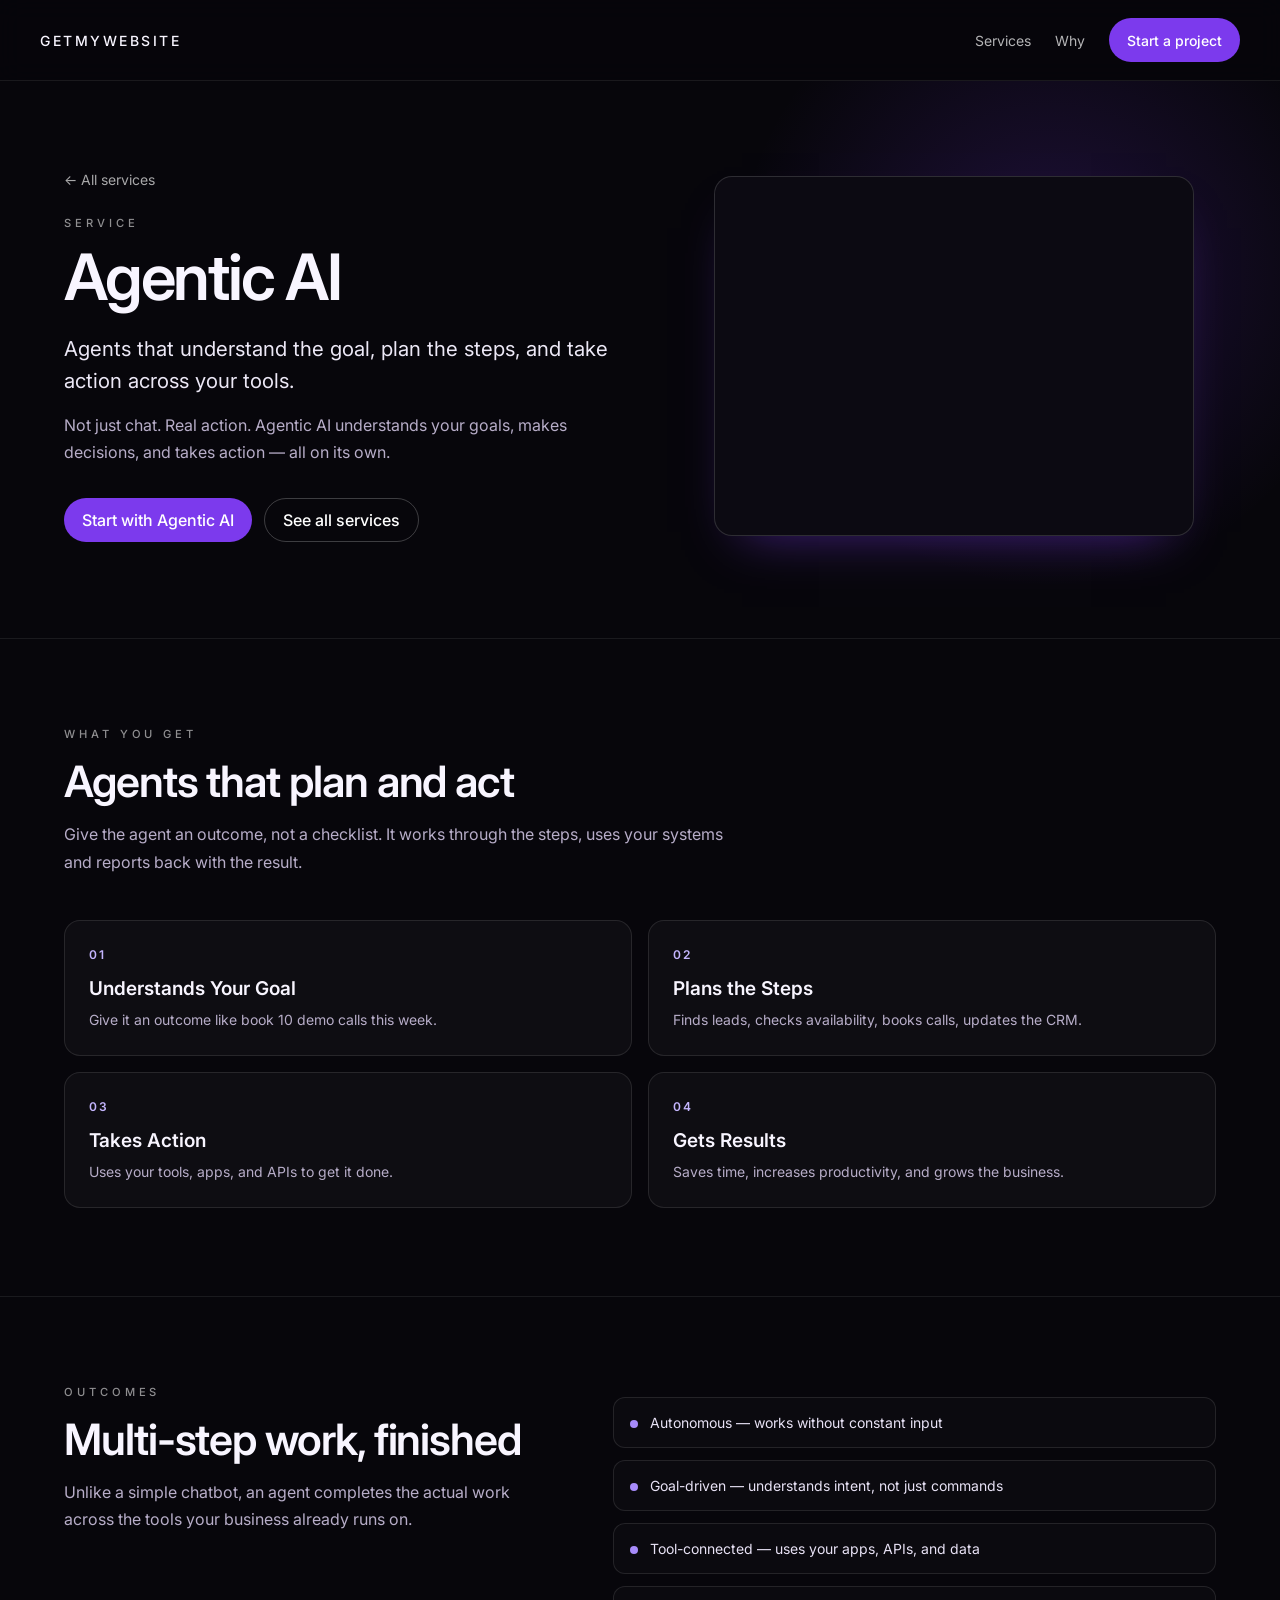
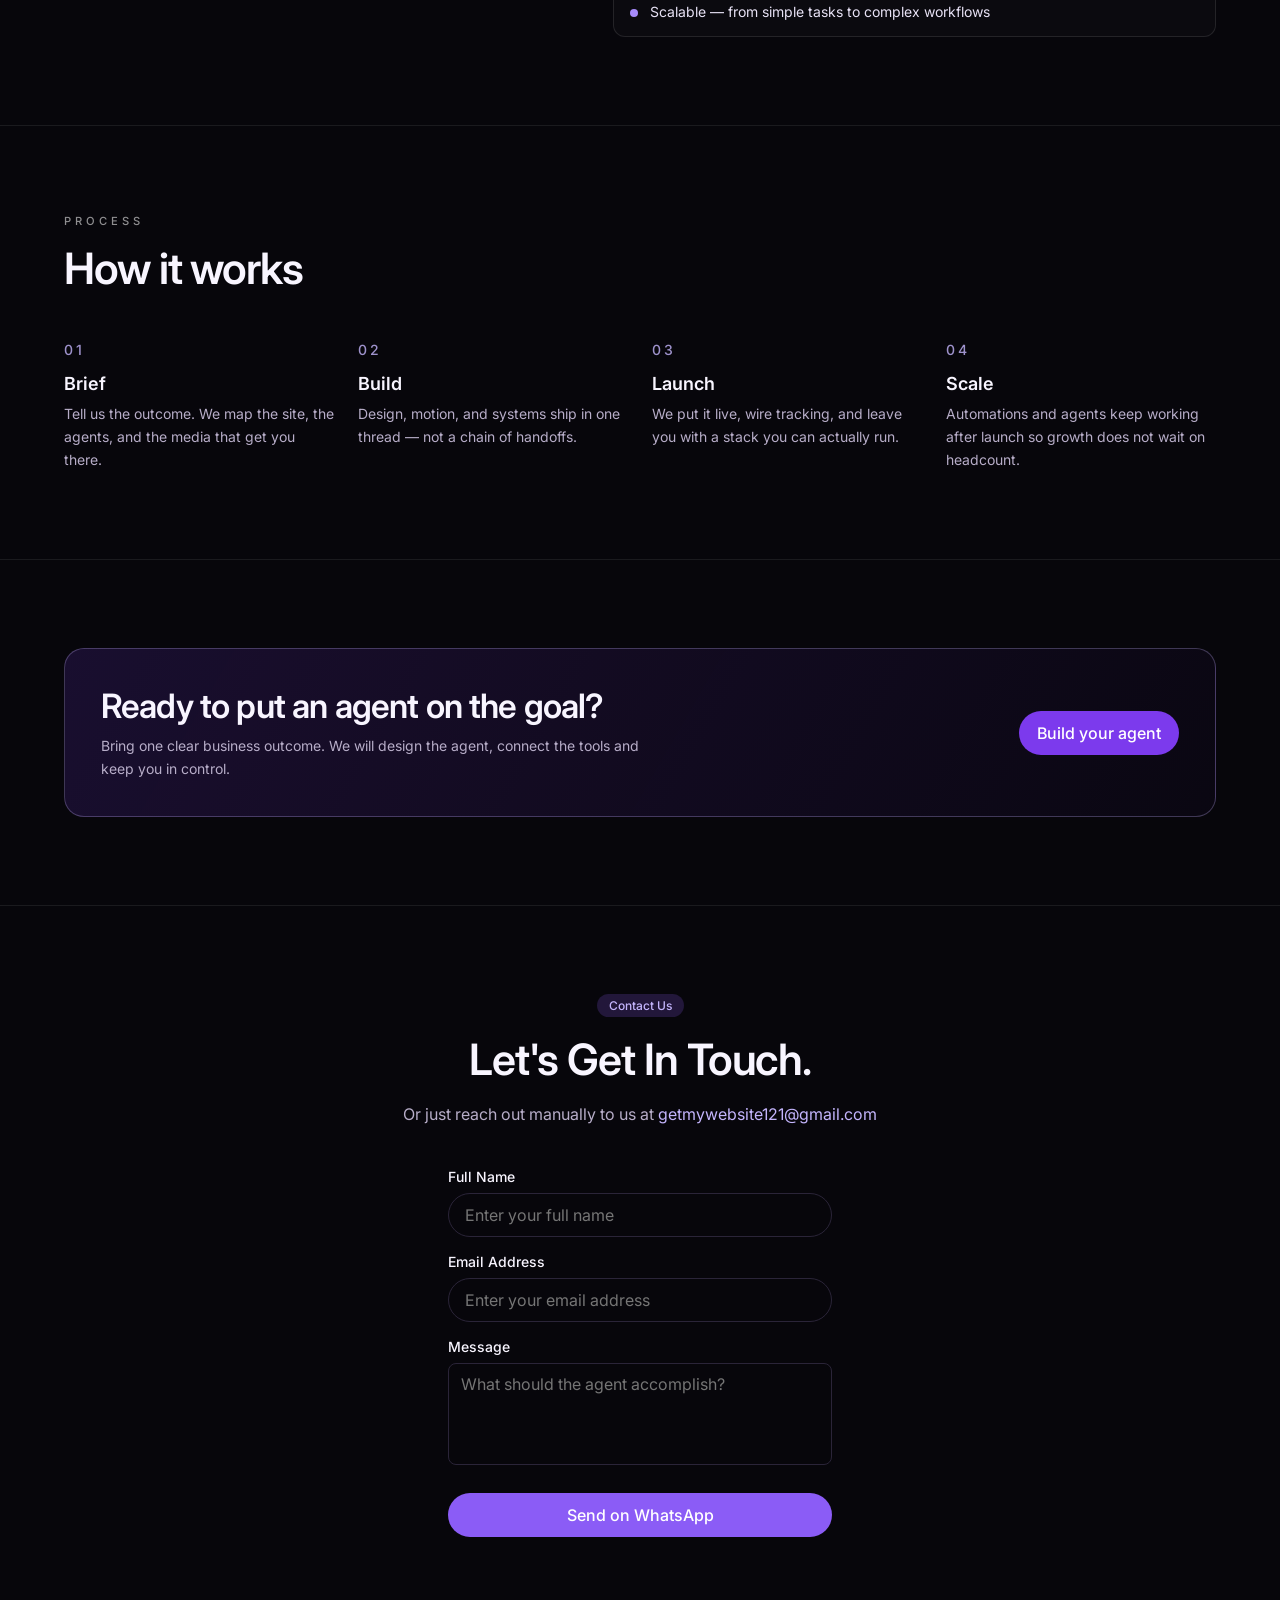
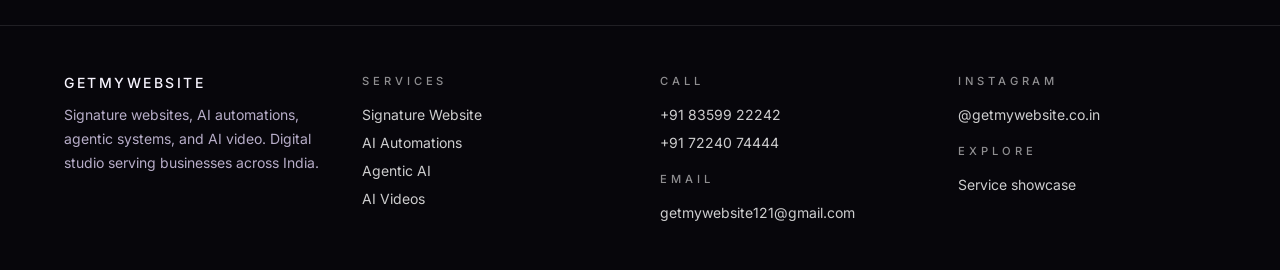
==== agentic-ai/index.html @ c986a6cf "feat: add GetMyWebsite homepage and service pages Ship a static homepage with folder-based service p" ====
<!DOCTYPE html>
<html lang="en">
<head>
<meta charset="UTF-8"/>
<meta name="viewport" content="width=device-width, initial-scale=1.0"/>
<title>Agentic AI Systems for Business | GetMyWebsite</title>
<meta name="description" content="Agentic AI built by GetMyWebsite: agents that understand a goal, plan the steps and take action across your tools, apps, APIs and data."/>
<link rel="canonical" href="https://getmywebsite.co.in/agentic-ai"/>
<meta name="robots" content="index,follow,max-image-preview:large"/>
<meta name="theme-color" content="#07060b"/>
<meta property="og:type" content="website"/>
<meta property="og:site_name" content="GetMyWebsite"/>
<meta property="og:title" content="Agentic AI Systems for Business | GetMyWebsite"/>
<meta property="og:description" content="Agents that understand the goal, plan the steps, and take action across your tools."/>
<meta property="og:url" content="https://getmywebsite.co.in/agentic-ai"/>
<meta name="twitter:card" content="summary_large_image"/>
<link rel="icon" href="../icon.svg" type="image/svg+xml"/>
<link rel="preconnect" href="https://fonts.googleapis.com"/>
<link rel="preconnect" href="https://fonts.gstatic.com" crossorigin/>
<link href="https://fonts.googleapis.com/css2?family=Inter:wght@300;400;500;600;700;800;900&display=swap" rel="stylesheet"/>
<link rel="stylesheet" href="../assets/service.css"/>
</head>
<body>
<header class="site-header">
  <a class="brand" href="../index.html" aria-label="GetMyWebsite home">GetMyWebsite</a>
  <nav>
    <a href="../index.html#works">Services</a>
    
    <a href="../index.html#why">Why</a>
    <a class="btn" href="#contact">Start a project</a>
  </nav>
</header>

<main>
  <section class="service-hero">
    <div class="wrap hero-grid">
      <div class="hero-copy">
        <a class="back-link" href="../index.html#works">&larr; All services</a>
        <p class="kicker">Service</p>
        <h1>Agentic AI</h1>
        <p class="lead">Agents that understand the goal, plan the steps, and take action across your tools.</p>
        <p class="muted">Not just chat. Real action. Agentic AI understands your goals, makes decisions, and takes action — all on its own.</p>
        <div class="actions">
          <a class="btn" href="#contact">Start with Agentic AI</a>
          <a class="btn btn-ghost" href="../index.html#works">See all services</a>
        </div>
      </div>
      <figure class="hero-figure">
        <video autoplay muted loop playsinline disablepictureinpicture preload="auto" aria-label="Agentic AI preview video">
          <source src="https://jytgogooniceczmukjyy.supabase.co/storage/v1/object/public/Caccc/Agentic_AI.mp4" type="video/mp4"/>
        </video>
      </figure>
    </div>
  </section>

  <section class="pad" aria-labelledby="included-title">
    <div class="wrap">
      <p class="kicker">What you get</p>
      <h2 id="included-title">Agents that plan and act</h2>
      <p class="muted section-lead">Give the agent an outcome, not a checklist. It works through the steps, uses your systems and reports back with the result.</p>
      <ul class="feature-grid"><li class="feature-card"><p class="n">01</p><h3>Understands Your Goal</h3><p>Give it an outcome like book 10 demo calls this week.</p></li><li class="feature-card"><p class="n">02</p><h3>Plans the Steps</h3><p>Finds leads, checks availability, books calls, updates the CRM.</p></li><li class="feature-card"><p class="n">03</p><h3>Takes Action</h3><p>Uses your tools, apps, and APIs to get it done.</p></li><li class="feature-card"><p class="n">04</p><h3>Gets Results</h3><p>Saves time, increases productivity, and grows the business.</p></li></ul>
    </div>
  </section>

  <section class="pad" aria-labelledby="outcomes-title">
    <div class="wrap split">
      <div>
        <p class="kicker">Outcomes</p>
        <h2 id="outcomes-title">Multi-step work, finished</h2>
        <p class="muted section-lead">Unlike a simple chatbot, an agent completes the actual work across the tools your business already runs on.</p>
      </div>
      <ul class="highlights"><li>Autonomous — works without constant input</li><li>Goal-driven — understands intent, not just commands</li><li>Tool-connected — uses your apps, APIs, and data</li><li>Scalable — from simple tasks to complex workflows</li></ul>
    </div>
  </section>

  <section class="pad">
    <div class="wrap">
      <p class="kicker">Process</p>
      <h2>How it works</h2>
      <ol class="process">
        <li><p class="n">01</p><h3>Brief</h3><p>Tell us the outcome. We map the site, the agents, and the media that get you there.</p></li>
        <li><p class="n">02</p><h3>Build</h3><p>Design, motion, and systems ship in one thread — not a chain of handoffs.</p></li>
        <li><p class="n">03</p><h3>Launch</h3><p>We put it live, wire tracking, and leave you with a stack you can actually run.</p></li>
        <li><p class="n">04</p><h3>Scale</h3><p>Automations and agents keep working after launch so growth does not wait on headcount.</p></li>
      </ol>
    </div>
  </section>

  <section class="pad">
    <div class="wrap">
      <div class="cta-panel">
        <div>
          <h2>Ready to put an agent on the goal?</h2>
          <p>Bring one clear business outcome. We will design the agent, connect the tools and keep you in control.</p>
        </div>
        <a class="btn" href="#contact">Build your agent</a>
      </div>
    </div>
  </section>

  <section class="pad" id="contact">
    <p class="pill">Contact Us</p>
    <h2>Let's Get In Touch.</h2>
    <p class="muted">Or just reach out manually to us at <a href="mailto:getmywebsite121@gmail.com">getmywebsite121@gmail.com</a></p>
    <form id="wa-form" data-service="Agentic AI">
      <label for="name">Full Name</label>
      <input class="field" id="name" name="name" type="text" autocomplete="name" placeholder="Enter your full name" required/>
      <label for="email">Email Address</label>
      <input class="field" id="email" name="email" type="email" autocomplete="email" placeholder="Enter your email address" required/>
      <label for="message">Message</label>
      <textarea id="message" name="message" rows="4" placeholder="What should the agent accomplish?" required></textarea>
      <button class="btn" type="submit">Send on WhatsApp</button>
    </form>
  </section>
</main>

<footer>
  <div class="foot">
    <div>
      <p class="brand">GetMyWebsite</p>
      <p class="muted" style="margin-top:12px;max-width:16rem">Signature websites, AI automations, agentic systems, and AI video. Digital studio serving businesses across India.</p>
    </div>
    <div>
      <p class="kicker">Services</p>
      <ul>
        <li><a href="../signature-website/">Signature Website</a></li>
        <li><a href="../ai-automations/">AI Automations</a></li>
        <li><a href="../agentic-ai/">Agentic AI</a></li>
        <li><a href="../ai-videos/">AI Videos</a></li>
      </ul>
    </div>
    <div>
      <p class="kicker">Call</p>
      <ul>
        <li><a href="tel:+918359922242">+91 83599 22242</a></li>
        <li><a href="tel:+917224074444">+91 72240 74444</a></li>
      </ul>
      <p class="kicker" style="margin-top:20px">Email</p>
      <ul>
        <li><a href="mailto:getmywebsite121@gmail.com">getmywebsite121@gmail.com</a></li>
      </ul>
    </div>
    <div>
      <p class="kicker">Instagram</p>
      <ul>
        <li><a href="https://www.instagram.com/getmywebsite.co.in" target="_blank" rel="noreferrer">@getmywebsite.co.in</a></li>
      </ul>
      <p class="kicker" style="margin-top:20px">Explore</p>
      <ul>
        <li><a href="../index.html#works">Service showcase</a></li>
      </ul>
    </div>
  </div>
</footer>
<script src="../assets/service.js"></script>
</body>
</html>
---- assets/service.css ----
:root{
  --bg:#07060b;--fg:#f8f5ff;--muted:#b7adc8;--primary:#7c3aed;--border:#2a2438;
}
*{box-sizing:border-box;margin:0;padding:0}
html{scroll-behavior:smooth}
body{
  min-height:100dvh;background:var(--bg);color:var(--fg);
  font-family:Inter,ui-sans-serif,system-ui,sans-serif;-webkit-font-smoothing:antialiased
}
a{color:inherit;text-decoration:none}
button,input,textarea{font:inherit;color:inherit}
img,video{max-width:100%;display:block}
ul,ol{list-style:none}
.site-header{
  position:sticky;top:0;z-index:50;
  display:flex;align-items:center;justify-content:space-between;gap:24px;
  padding:18px 40px;background:rgba(7,6,11,.84);
  border-bottom:1px solid rgba(255,255,255,.08);
  backdrop-filter:blur(12px)
}
.brand{font-size:14px;font-weight:500;letter-spacing:.18em;text-transform:uppercase}
nav{display:flex;align-items:center;gap:24px;font-size:14px;color:rgba(255,255,255,.7)}
nav a:hover{color:#fff}
.btn{
  display:inline-flex;align-items:center;justify-content:center;gap:6px;
  min-height:44px;border:0;border-radius:999px;padding:8px 18px;
  font-weight:500;cursor:pointer;background:var(--primary);color:#fff;
  transition:opacity .2s,transform .2s,border-color .2s,background .2s
}
.btn:hover{opacity:.9}
.btn-ghost{background:transparent;border:1px solid rgba(255,255,255,.22)}
.btn-ghost:hover{background:rgba(255,255,255,.06)}
.wrap{max-width:72rem;margin:0 auto;position:relative;z-index:1}
.kicker{font-size:.7rem;font-weight:500;letter-spacing:.35em;text-transform:uppercase;color:rgba(255,255,255,.55)}
.muted{color:var(--muted);line-height:1.7}
.service-hero{padding:88px 40px 96px;position:relative;overflow:hidden}
.service-hero::before{
  content:"";position:absolute;inset:-30% -10% auto auto;width:56vw;height:56vw;
  background:radial-gradient(circle,rgba(124,58,237,.2),transparent 62%);
  pointer-events:none
}
.hero-grid{display:grid;grid-template-columns:1.05fr .95fr;gap:48px;align-items:center}
.back-link{display:inline-block;margin-bottom:28px;font-size:14px;color:rgba(255,255,255,.65)}
.back-link:hover{color:#fff}
h1{margin-top:14px;font-size:clamp(2.4rem,5.6vw,4rem);line-height:1.04;font-weight:600;letter-spacing:-.035em}
.lead{margin-top:22px;max-width:38rem;font-size:clamp(1.05rem,1.6vw,1.3rem);line-height:1.6;color:#ece8f6}
.hero-copy .muted{margin-top:14px;max-width:38rem}
.actions{display:flex;flex-wrap:wrap;gap:12px;margin-top:32px}
.hero-figure{
  max-width:480px;width:100%;margin:0 auto;position:relative;z-index:1
}
.hero-figure video{
  width:100%;aspect-ratio:4/3;object-fit:cover;display:block;
  border-radius:18px;border:1px solid rgba(255,255,255,.14);
  background:#0c0a12;box-shadow:0 24px 50px -28px rgba(124,58,237,.55);
  pointer-events:none
}
.pad{padding:88px 40px;border-top:1px solid rgba(255,255,255,.08)}
h2{margin-top:14px;font-size:clamp(1.8rem,3.6vw,2.7rem);font-weight:600;letter-spacing:-.025em}
.section-lead{margin-top:14px;max-width:42rem}
.feature-grid{display:grid;gap:16px;margin-top:44px;grid-template-columns:repeat(2,1fr)}
.feature-card{
  border:1px solid rgba(255,255,255,.1);border-radius:16px;padding:24px;
  background:rgba(255,255,255,.03)
}
.feature-card .n{font-size:12px;font-weight:600;letter-spacing:.2em;color:#c4b5fd}
.feature-card h3{margin:12px 0 8px;font-size:19px;font-weight:600}
.feature-card p{font-size:14px;color:var(--muted);line-height:1.65}
.split{display:grid;grid-template-columns:.9fr 1.1fr;gap:56px;align-items:start}
.highlights{display:grid;gap:12px;margin-top:12px}
.highlights li{
  display:flex;gap:12px;align-items:flex-start;border:1px solid rgba(255,255,255,.1);
  border-radius:12px;padding:16px;font-size:14px;color:#e8e2f5;background:rgba(255,255,255,.02)
}
.highlights li::before{content:"";flex:0 0 auto;width:8px;height:8px;margin-top:6px;border-radius:50%;background:#a78bfa}
.process{display:grid;gap:24px;margin-top:44px;grid-template-columns:repeat(4,1fr)}
.process .n{font-size:14px;font-weight:500;letter-spacing:.2em;color:rgba(196,181,253,.8)}
.process h3{margin:12px 0 8px;font-size:18px;font-weight:600}
.process p{font-size:14px;line-height:1.65;color:var(--muted)}
.cta-panel{
  display:flex;align-items:center;justify-content:space-between;gap:32px;
  border:1px solid rgba(196,181,253,.28);border-radius:20px;padding:36px;
  background:linear-gradient(120deg,rgba(124,58,237,.16),rgba(124,58,237,.03))
}
.cta-panel h2{margin:0;font-size:clamp(1.5rem,3vw,2.1rem)}
.cta-panel p{margin-top:8px;max-width:34rem;font-size:14px;color:var(--muted);line-height:1.65}
#contact{text-align:center}
.pill{display:inline-block;border-radius:999px;background:rgba(139,92,246,.2);padding:4px 12px;font-size:12px;font-weight:500;color:#c4b5fd}
#contact h2{margin-top:16px}
#contact .muted{margin:16px auto 40px;max-width:32rem}
#contact .muted a{color:#c4b5fd}
form{max-width:24rem;margin:0 auto;text-align:left}
label{display:block;font-size:14px;font-weight:500}
.field,textarea{
  width:100%;margin:8px 0 16px;border:1px solid var(--border);background:transparent;color:var(--fg);outline:none
}
.field{height:44px;border-radius:999px;padding:0 16px}
textarea{border-radius:8px;padding:10px 12px;resize:none}
.field:focus,textarea:focus{box-shadow:0 0 0 2px #a78bfa}
form .btn{width:100%;margin-top:8px;background:#8b5cf6}
footer{border-top:1px solid rgba(255,255,255,.1);padding:48px 40px;background:#07060b}
.foot{display:grid;gap:40px;grid-template-columns:repeat(4,1fr);max-width:72rem;margin:0 auto}
footer ul{margin-top:16px}
footer li{margin-top:8px}
footer a{color:rgba(255,255,255,.8);font-size:14px}
footer a:hover{color:#fff}
footer .muted{font-size:14px}
@media(max-width:900px){
  .hero-grid,.split{grid-template-columns:1fr;gap:36px}
  .feature-grid{grid-template-columns:1fr}
  .process{grid-template-columns:repeat(2,1fr)}
  .foot{grid-template-columns:1fr 1fr}
  .site-header,.service-hero,.pad,footer{padding-left:24px;padding-right:24px}
  nav a:not(.btn){display:none}
  .cta-panel{flex-direction:column;align-items:flex-start}
  .hero-figure{max-width:400px}
}
@media(max-width:600px){
  .process,.foot{grid-template-columns:1fr}
  .service-hero{padding-top:56px;padding-bottom:64px}
  .pad{padding-top:64px;padding-bottom:64px}
  .hero-figure{max-width:340px}
}

.demo-grid{display:grid;gap:20px;margin-top:40px;grid-template-columns:repeat(3,minmax(0,1fr))}
.demo-card{display:flex;flex-direction:column;border:1px solid rgba(255,255,255,.12);border-radius:18px;overflow:hidden;background:rgba(255,255,255,.03);transition:transform .25s,border-color .25s,box-shadow .25s}
.demo-card:hover{transform:translateY(-4px);border-color:rgba(196,181,253,.45);box-shadow:0 24px 50px -30px rgba(124,58,237,.65)}
.demo-shot{position:relative;aspect-ratio:16/10;overflow:hidden;background:#111}
.demo-shot img{width:100%;height:100%;object-fit:cover;object-position:top center;transition:transform .5s}
.demo-card:hover .demo-shot img{transform:scale(1.04)}
.demo-badge{position:absolute;top:14px;left:14px;border-radius:999px;background:rgba(7,6,11,.72);backdrop-filter:blur(8px);padding:5px 10px;font-size:11px;font-weight:500;letter-spacing:.12em;text-transform:uppercase;color:#e9e2ff;border:1px solid rgba(255,255,255,.14)}
.demo-body{padding:18px 18px 20px;display:flex;flex-direction:column;gap:8px;flex:1}
.demo-body h3{font-size:18px;font-weight:600;line-height:1.3}
.demo-body p{font-size:13.5px;line-height:1.6;color:var(--muted)}
.demo-meta{margin-top:auto;padding-top:12px;display:flex;align-items:center;justify-content:space-between;gap:12px;font-size:11.5px;font-weight:500;letter-spacing:.16em;text-transform:uppercase;color:#c4b5fd}
.demo-meta .arrow{transition:transform .2s}
.demo-card:hover .demo-meta .arrow{transform:translateX(3px)}
.video-grid{display:grid;gap:20px;margin-top:40px;grid-template-columns:repeat(2,minmax(0,1fr));max-width:880px}
.video-card{border:1px solid rgba(255,255,255,.12);border-radius:18px;overflow:hidden;background:#0c0a12}
.video-card video{display:block;width:100%;aspect-ratio:9/16;object-fit:cover;background:#000}
.video-card figcaption{padding:16px 18px 20px}
.video-card h3{font-size:18px;font-weight:600}
.video-card p{margin-top:8px;font-size:13.5px;line-height:1.6;color:var(--muted)}
@media(max-width:900px){
  .demo-grid{grid-template-columns:1fr}
  .video-grid{grid-template-columns:repeat(2,minmax(0,1fr));max-width:none}
}
@media(max-width:600px){
  .video-grid{grid-template-columns:1fr}
}

#demos{scroll-margin-top:92px}
.demo-grid-2{grid-template-columns:repeat(2,minmax(0,1fr))}
@media(max-width:900px){.demo-grid-2{grid-template-columns:1fr}}
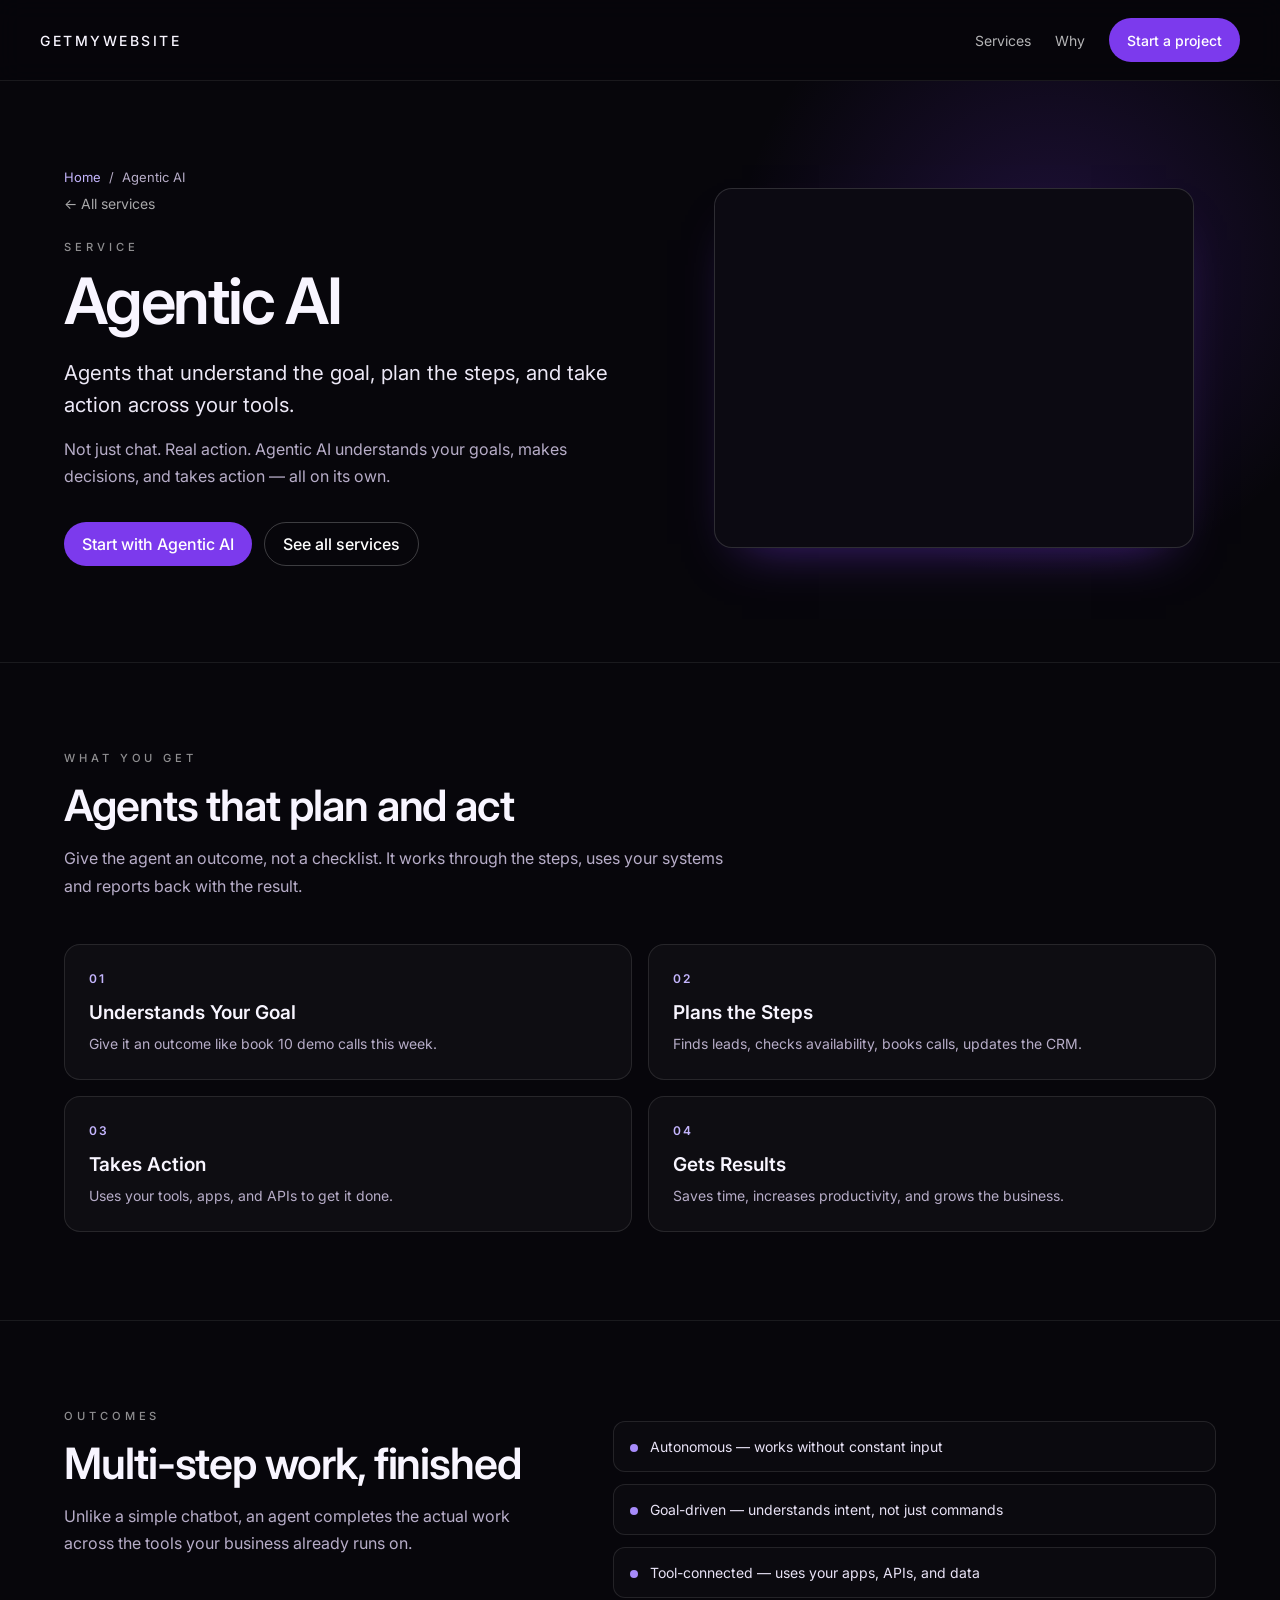
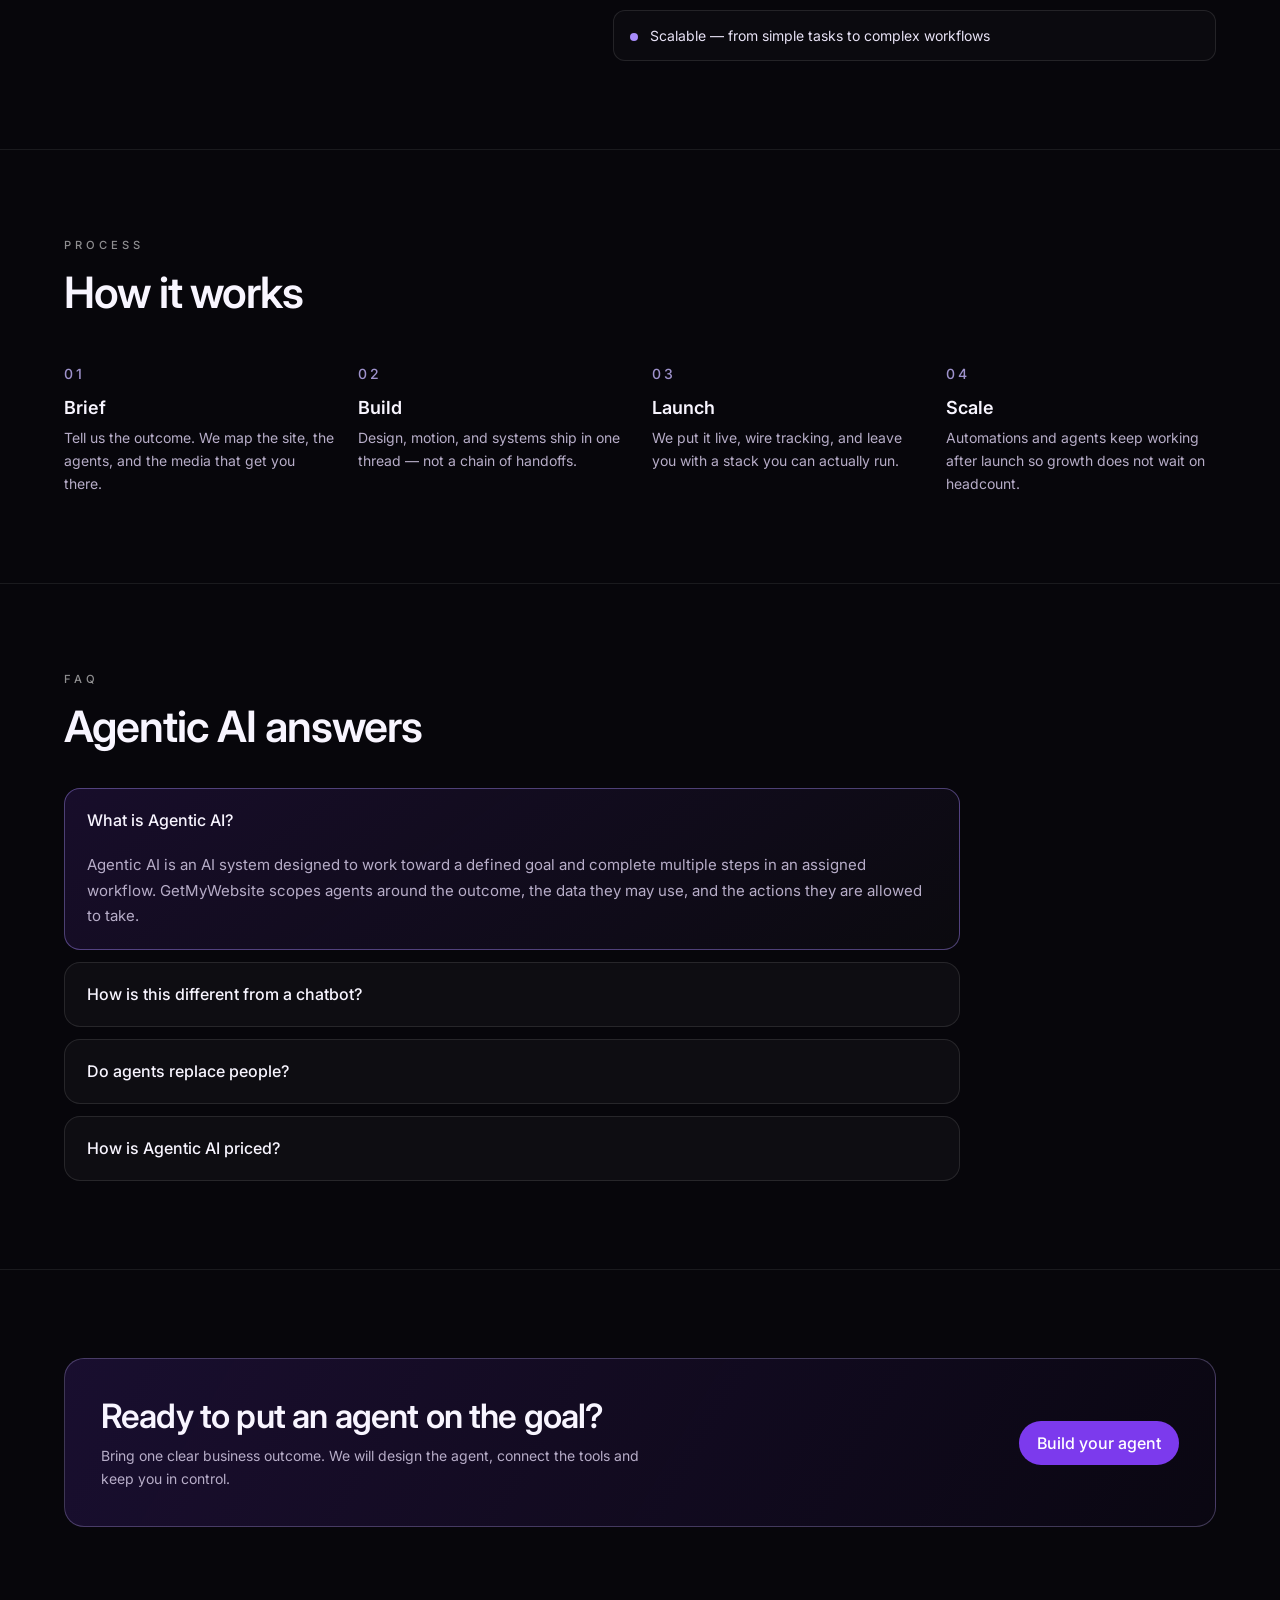
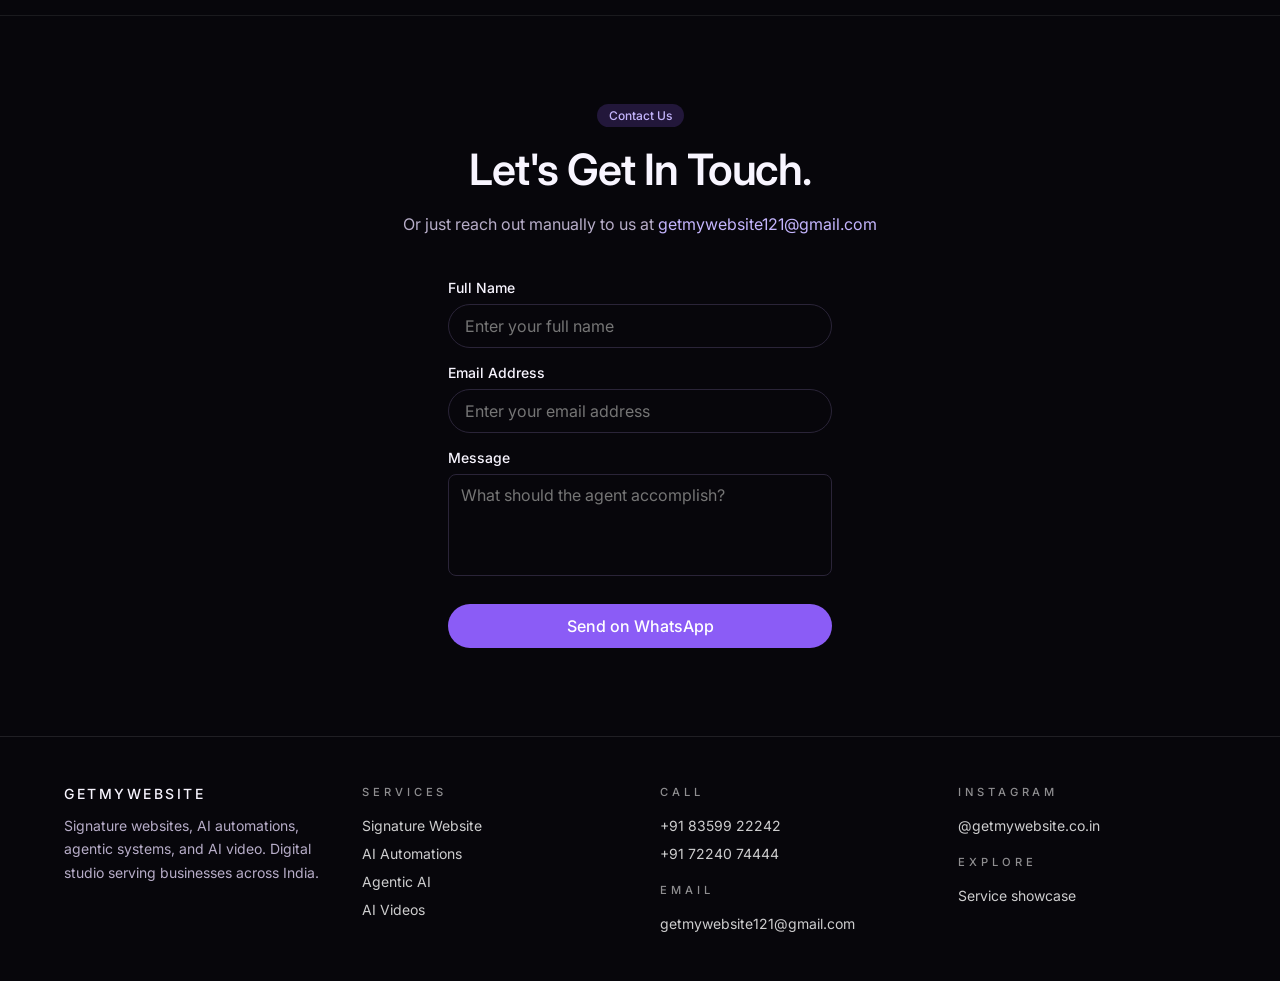
==== commit 3bf536e5: "feat: add AEO and GEO crawl files, visible FAQs, and service schema Add robots, sitemap, llms.txt, a" ====
--- a/agentic-ai/index.html
+++ b/agentic-ai/index.html
@@ -5,28 +5,73 @@
 <meta name="viewport" content="width=device-width, initial-scale=1.0"/>
 <title>Agentic AI Systems for Business | GetMyWebsite</title>
 <meta name="description" content="Agentic AI built by GetMyWebsite: agents that understand a goal, plan the steps and take action across your tools, apps, APIs and data."/>
-<link rel="canonical" href="https://getmywebsite.co.in/agentic-ai"/>
-<meta name="robots" content="index,follow,max-image-preview:large"/>
+<link rel="canonical" href="https://getmywebsite.co.in/agentic-ai/"/>
+<meta name="robots" content="index,follow,max-image-preview:large,max-snippet:-1,max-video-preview:-1"/>
 <meta name="theme-color" content="#07060b"/>
+<meta name="author" content="GetMyWebsite"/>
 <meta property="og:type" content="website"/>
 <meta property="og:site_name" content="GetMyWebsite"/>
 <meta property="og:title" content="Agentic AI Systems for Business | GetMyWebsite"/>
 <meta property="og:description" content="Agents that understand the goal, plan the steps, and take action across your tools."/>
-<meta property="og:url" content="https://getmywebsite.co.in/agentic-ai"/>
+<meta property="og:url" content="https://getmywebsite.co.in/agentic-ai/"/>
+<meta property="og:image" content="https://getmywebsite.co.in/og-image.png"/>
+<meta property="og:locale" content="en_IN"/>
 <meta name="twitter:card" content="summary_large_image"/>
+<meta name="twitter:title" content="Agentic AI Systems for Business | GetMyWebsite"/>
+<meta name="twitter:description" content="Agents that understand the goal, plan the steps, and take action across your tools."/>
+<meta name="twitter:image" content="https://getmywebsite.co.in/og-image.png"/>
 <link rel="icon" href="../icon.svg" type="image/svg+xml"/>
+<link rel="manifest" href="../site.webmanifest"/>
+<link rel="sitemap" type="application/xml" title="Sitemap" href="../sitemap.xml"/>
+<link rel="alternate" type="text/plain" title="llms.txt" href="../llms.txt"/>
+<link rel="alternate" hreflang="en" href="https://getmywebsite.co.in/agentic-ai/"/>
+<link rel="alternate" hreflang="en-IN" href="https://getmywebsite.co.in/agentic-ai/"/>
+<link rel="alternate" hreflang="x-default" href="https://getmywebsite.co.in/agentic-ai/"/>
 <link rel="preconnect" href="https://fonts.googleapis.com"/>
 <link rel="preconnect" href="https://fonts.gstatic.com" crossorigin/>
 <link href="https://fonts.googleapis.com/css2?family=Inter:wght@300;400;500;600;700;800;900&display=swap" rel="stylesheet"/>
 <link rel="stylesheet" href="../assets/service.css"/>
+<script type="application/ld+json">
+{
+  "@context": "https://schema.org",
+  "@graph": [
+    {
+      "@type": "BreadcrumbList",
+      "itemListElement": [
+        {"@type": "ListItem", "position": 1, "name": "Home", "item": "https://getmywebsite.co.in/"},
+        {"@type": "ListItem", "position": 2, "name": "Agentic AI", "item": "https://getmywebsite.co.in/agentic-ai/"}
+      ]
+    },
+    {
+      "@type": "Service",
+      "@id": "https://getmywebsite.co.in/agentic-ai/#service",
+      "name": "Agentic AI",
+      "serviceType": "AI agents and AI-powered business solutions",
+      "url": "https://getmywebsite.co.in/agentic-ai/",
+      "description": "AI agents that understand a goal, plan the steps and take action across approved tools, apps, APIs and data. Guardrails and human handoff are part of the build.",
+      "provider": {"@id": "https://getmywebsite.co.in/#organization"},
+      "areaServed": {"@type": "Country", "name": "India"}
+    },
+    {
+      "@type": "FAQPage",
+      "mainEntity": [
+        {"@type": "Question", "name": "What is Agentic AI?", "acceptedAnswer": {"@type": "Answer", "text": "Agentic AI is an AI system designed to work toward a defined goal and complete multiple steps in an assigned workflow. GetMyWebsite scopes agents around the outcome, the data they may use, and the actions they are allowed to take."}},
+        {"@type": "Question", "name": "How is this different from a chatbot?", "acceptedAnswer": {"@type": "Answer", "text": "A chatbot answers questions. An agent can collect an enquiry, check details, update a record, notify a teammate, or follow a multi-step process across connected tools."}},
+        {"@type": "Question", "name": "Do agents replace people?", "acceptedAnswer": {"@type": "Answer", "text": "No. Agents assist operations. Human approval stays in place where the business needs it, and handoff rules are part of the design."}},
+        {"@type": "Question", "name": "How is Agentic AI priced?", "acceptedAnswer": {"@type": "Answer", "text": "Pricing is based on the agent, tools, workflow, and complexity. We provide a customized quotation after scoping the use case."}}
+      ]
+    }
+  ]
+}
+</script>
 </head>
 <body>
 <header class="site-header">
-  <a class="brand" href="../index.html" aria-label="GetMyWebsite home">GetMyWebsite</a>
+  <a class="brand" href="../" aria-label="GetMyWebsite home">GetMyWebsite</a>
   <nav>
-    <a href="../index.html#works">Services</a>
+    <a href="../#works">Services</a>
     
-    <a href="../index.html#why">Why</a>
+    <a href="../#why">Why</a>
     <a class="btn" href="#contact">Start a project</a>
   </nav>
 </header>
@@ -35,14 +80,19 @@
   <section class="service-hero">
     <div class="wrap hero-grid">
       <div class="hero-copy">
-        <a class="back-link" href="../index.html#works">&larr; All services</a>
+        <nav class="crumbs" aria-label="Breadcrumb">
+          <a href="../">Home</a>
+          <span aria-hidden="true">/</span>
+          <span>Agentic AI</span>
+        </nav>
+        <a class="back-link" href="../#works">&larr; All services</a>
         <p class="kicker">Service</p>
         <h1>Agentic AI</h1>
         <p class="lead">Agents that understand the goal, plan the steps, and take action across your tools.</p>
         <p class="muted">Not just chat. Real action. Agentic AI understands your goals, makes decisions, and takes action — all on its own.</p>
         <div class="actions">
           <a class="btn" href="#contact">Start with Agentic AI</a>
-          <a class="btn btn-ghost" href="../index.html#works">See all services</a>
+          <a class="btn btn-ghost" href="../#works">See all services</a>
         </div>
       </div>
       <figure class="hero-figure">
@@ -83,6 +133,31 @@
         <li><p class="n">03</p><h3>Launch</h3><p>We put it live, wire tracking, and leave you with a stack you can actually run.</p></li>
         <li><p class="n">04</p><h3>Scale</h3><p>Automations and agents keep working after launch so growth does not wait on headcount.</p></li>
       </ol>
+    </div>
+  </section>
+
+  <section class="pad" id="faq" aria-labelledby="faq-title">
+    <div class="wrap">
+      <p class="kicker">FAQ</p>
+      <h2 id="faq-title">Agentic AI answers</h2>
+      <div class="faq-list">
+        <details class="faq-item" open>
+          <summary><h3>What is Agentic AI?</h3></summary>
+          <div class="faq-a"><p>Agentic AI is an AI system designed to work toward a defined goal and complete multiple steps in an assigned workflow. GetMyWebsite scopes agents around the outcome, the data they may use, and the actions they are allowed to take.</p></div>
+        </details>
+        <details class="faq-item">
+          <summary><h3>How is this different from a chatbot?</h3></summary>
+          <div class="faq-a"><p>A chatbot answers questions. An agent can collect an enquiry, check details, update a record, notify a teammate, or follow a multi-step process across connected tools.</p></div>
+        </details>
+        <details class="faq-item">
+          <summary><h3>Do agents replace people?</h3></summary>
+          <div class="faq-a"><p>No. Agents assist operations. Human approval stays in place where the business needs it, and handoff rules are part of the design.</p></div>
+        </details>
+        <details class="faq-item">
+          <summary><h3>How is Agentic AI priced?</h3></summary>
+          <div class="faq-a"><p>Pricing is based on the agent, tools, workflow, and complexity. We provide a customized quotation after scoping the use case.</p></div>
+        </details>
+      </div>
     </div>
   </section>
 
@@ -147,7 +222,7 @@
       </ul>
       <p class="kicker" style="margin-top:20px">Explore</p>
       <ul>
-        <li><a href="../index.html#works">Service showcase</a></li>
+        <li><a href="../#works">Service showcase</a></li>
       </ul>
     </div>
   </div>
--- a/assets/service.css
+++ b/assets/service.css
@@ -152,3 +152,13 @@
 #demos{scroll-margin-top:92px}
 .demo-grid-2{grid-template-columns:repeat(2,minmax(0,1fr))}
 @media(max-width:900px){.demo-grid-2{grid-template-columns:1fr}}
+.crumbs{display:flex;flex-wrap:wrap;gap:8px;margin-bottom:8px;font-size:13px;color:var(--muted)}
+.crumbs a{color:#c4b5fd}
+.faq-list{display:grid;gap:12px;margin-top:36px;max-width:56rem}
+.faq-item{border:1px solid rgba(255,255,255,.1);border-radius:16px;background:rgba(255,255,255,.03)}
+.faq-item[open]{border-color:rgba(167,139,250,.42);background:linear-gradient(145deg,rgba(124,58,237,.14),rgba(255,255,255,.02))}
+.faq-item summary{display:flex;align-items:center;gap:12px;padding:20px 22px;cursor:pointer;list-style:none}
+.faq-item summary::-webkit-details-marker,.faq-item summary::marker{display:none;content:""}
+.faq-item summary h3{flex:1;margin:0;font-size:16px;font-weight:500;line-height:1.45}
+.faq-a{padding:0 22px 20px;color:var(--muted);font-size:15px;line-height:1.7}
+.faq-a a{color:#c4b5fd;text-decoration:underline;text-underline-offset:3px}
